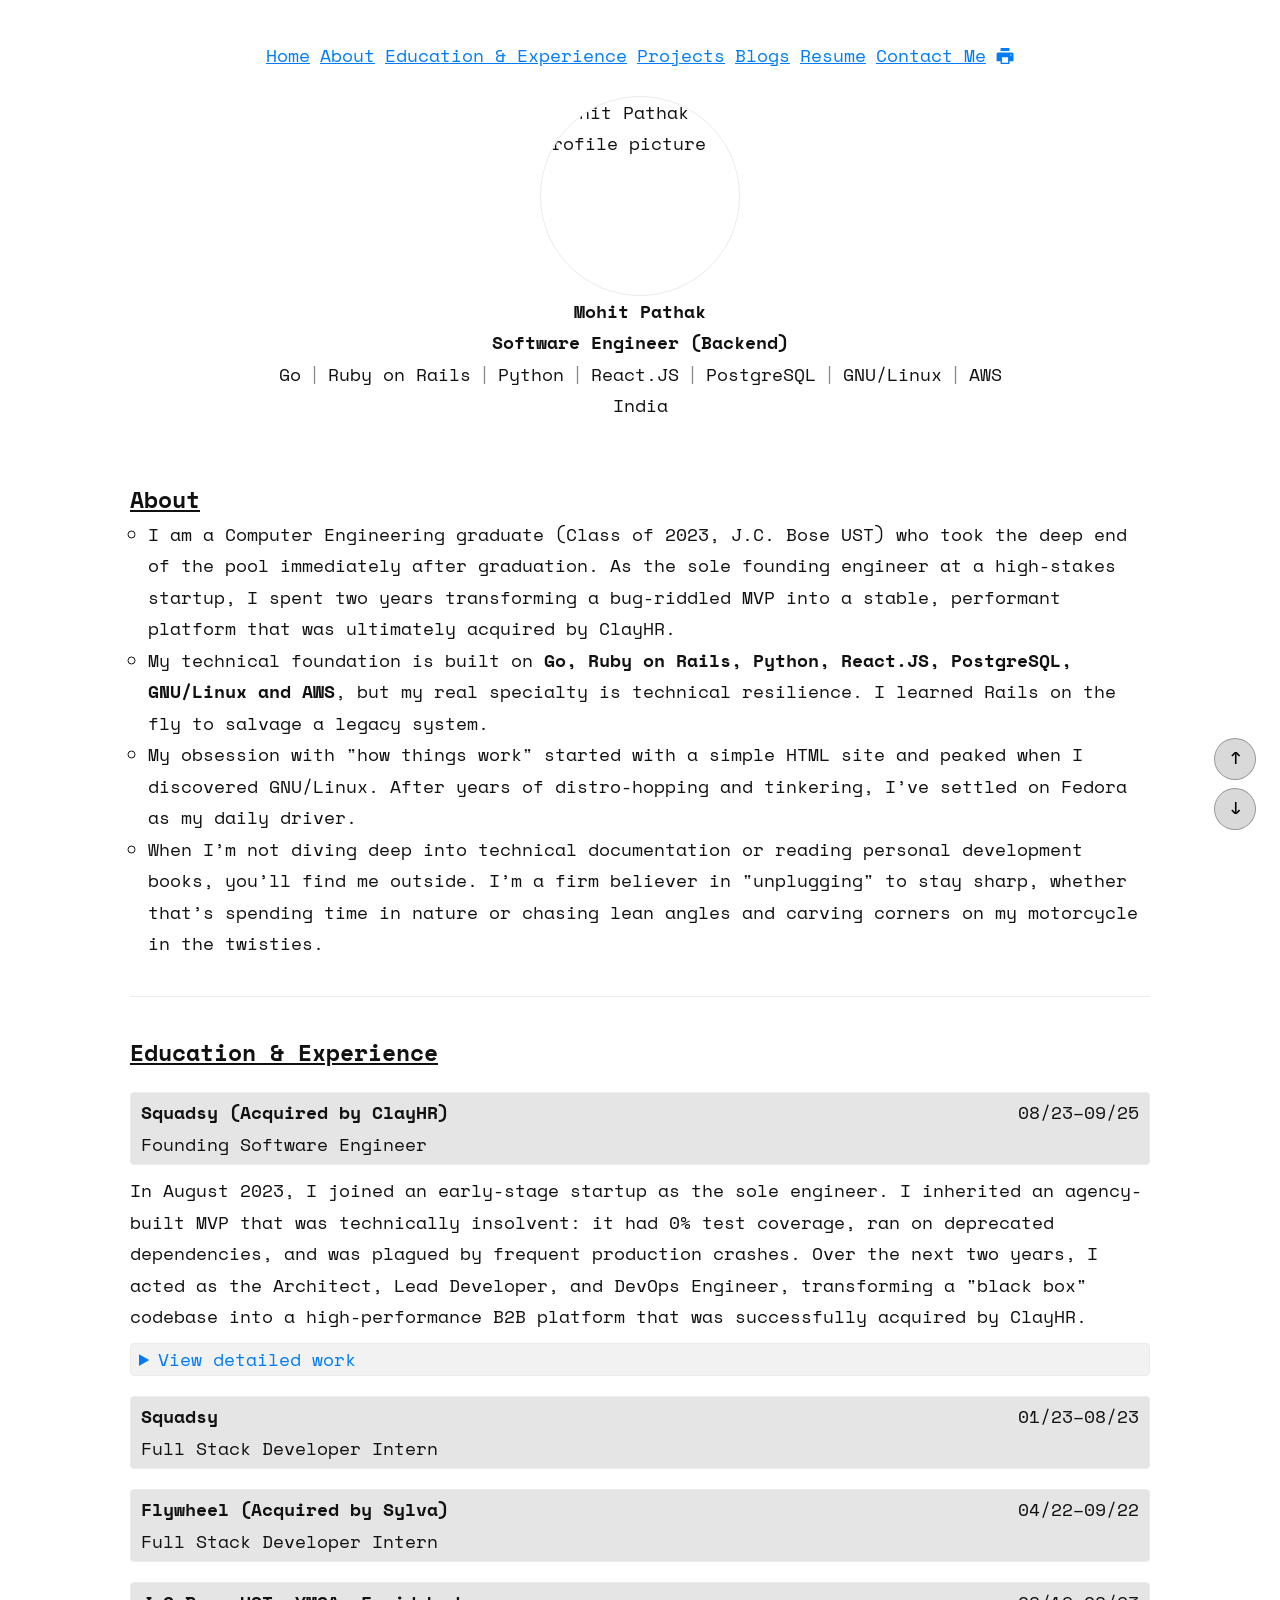
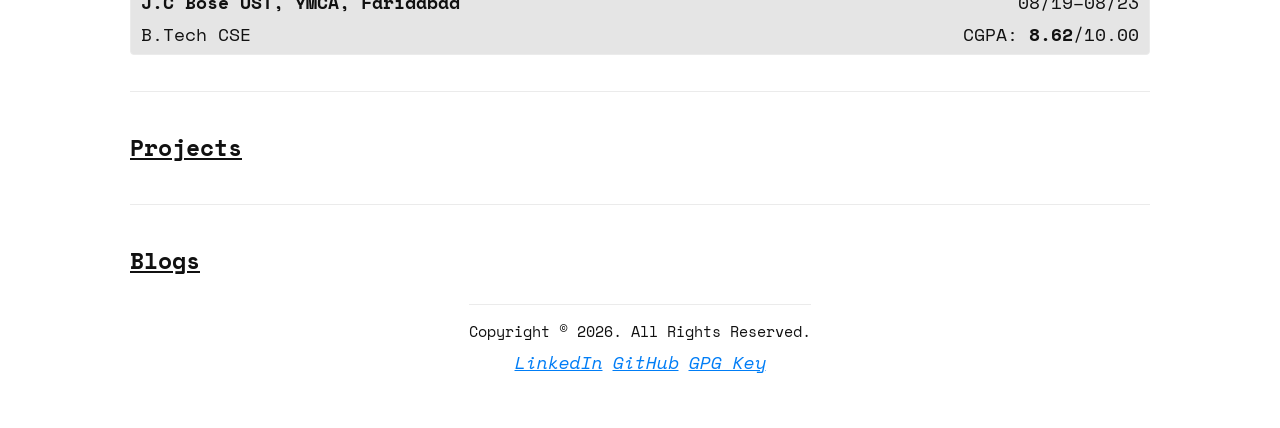
==== index.html @ 8874525d "fix:title" ====
<!doctype html>
<html lang="en">
  <head>
    <meta charset="UTF-8" />
    <meta name="viewport" content="width=device-width, initial-scale=1" />
    <title>Mohit Pathak | Backend Software Engineer</title>
    <meta
      name="description"
      content="Mohit Pathak is a Backend Software Engineer with 2.5 years of experience in Go, Ruby on Rails, PostgreSQL, AWS, and Docker. Based in India."
    />
    <meta
      name="keywords"
      content="Mohit Pathak, Backend Engineer, Software Engineer, Go, Golang, Ruby on Rails, PostgreSQL, Docker, AWS, Linux, India"
    />
    <meta name="author" content="Mohit Pathak" />
    <meta name="robots" content="index, follow" />
    <link rel="canonical" href="https://aystic.github.io" />
    <meta property="og:type" content="profile" />
    <meta
      property="og:title"
      content="Mohit Pathak — Backend Software Engineer"
    />
    <meta
      property="og:description"
      content="Backend Software Engineer with 2.5 years of experience in Go, Ruby on Rails, PostgreSQL, AWS, and Docker."
    />
    <meta property="og:url" content="https://aystic.github.io" />
    <meta
      property="og:image"
      content="https://aystic.github.io/static/MohitPathak.webp"
    />
    <meta property="og:image:alt" content="Mohit Pathak profile picture" />
    <meta property="og:locale" content="en_IN" />
    <meta property="profile:first_name" content="Mohit" />
    <meta property="profile:last_name" content="Pathak" />
    <!-- ── Twitter/X Card ── -->
    <meta name="twitter:card" content="summary" />
    <meta
      name="twitter:title"
      content="Mohit Pathak — Backend Software Engineer"
    />
    <meta
      name="twitter:description"
      content="Backend Software Engineer with 2.5 years of experience in Go, Ruby on Rails, PostgreSQL, AWS, and Docker."
    />
    <meta
      name="twitter:image"
      content="https://aystic.github.io/static/MohitPathak.webp"
    />
    <meta name="twitter:image:alt" content="Mohit Pathak profile picture" />
    <!-- ── Structured Data (JSON-LD) ── -->
    <script type="application/ld+json">
      {
        "@context": "https://schema.org",
        "@type": "Person",
        "name": "Mohit Pathak",
        "jobTitle": "Software Engineer",
        "description": "Backend Software Engineer with 2.5 years of experience in Go, Ruby on Rails, PostgreSQL, AWS, and Docker.",
        "url": "https://aystic.github.io",
        "image": "https://aystic.github.io/static/MohitPathak.webp",
        "email": "itspmohit@gmail.com",
        "nationality": "IN",
        "knowsAbout": [
          "Go",
          "Ruby on Rails",
          "PostgreSQL",
          "Docker",
          "AWS",
          "Linux",
          "Python"
        ],
        "sameAs": [
          "https://linkedin.com/in/itspmohit",
          "https://github.com/aystic"
        ]
      }
    </script>
    <link href="css/style.css" rel="stylesheet" />
    <link rel="preconnect" href="https://fonts.googleapis.com" />
    <link rel="preconnect" href="https://fonts.gstatic.com" crossorigin />
    <link
      href="https://fonts.googleapis.com/css2?family=Space+Grotesk:wght@300..700&family=Space+Mono:ital,wght@0,400;0,700;1,400;1,700&display=swap"
      rel="stylesheet"
    />
    <link rel="icon" href="static/favicon/favicon.ico" sizes="any" />
    <link
      rel="icon"
      type="image/webp"
      sizes="32x32"
      href="static/favicon/favicon-32x32.webp"
    />
    <link
      rel="icon"
      type="image/webp"
      sizes="16x16"
      href="static/favicon/favicon-16x16.webp"
    />
    <link rel="apple-touch-icon" href="static/favicon/apple-touch-icon.webp" />
    <link rel="manifest" href="static/favicon/site.webmanifest" />
  </head>
  <body>
    <header id="header">
      <nav aria-label="Main navigation">
        <ul role="list" class="navigation-list">
          <li><a href="#">Home</a></li>
          <li><a href="#about-me">About</a></li>
          <li>
            <a href="#education-and-experience">Education &amp; Experience</a>
          </li>
          <li><a href="#projects">Projects</a></li>
          <li><a href="#blogs">Blogs</a></li>
          <li>
            <a
              href="https://bit.ly/pmohit-resume"
              target="_blank"
              rel="noopener noreferrer"
              >Resume</a
            >
          </li>
          <li>
            <a
              href="mailto:itspmohit@gmail.com?subject=Let%27s%20Build%20Something%20Interesting"
              target="_blank"
              rel="noopener noreferrer"
              >Contact Me</a
            >
          </li>
          <li id="print-btn-parent">
            <button
              id="print-btn"
              onclick="
                document
                  .querySelectorAll('details.work-details')
                  .forEach((d) => {
                    d.dataset.wasOpen = d.open;
                    d.open = true;
                  });
                window.print();
              "
              aria-label="Print page"
              title="Print"
            >
              <svg
                viewBox="64 64 896 896"
                focusable="false"
                data-icon="printer"
                width="1em"
                height="1em"
                fill="currentColor"
                aria-hidden="true"
              >
                <path
                  d="M732 120c0-4.4-3.6-8-8-8H300c-4.4 0-8 3.6-8 8v148h440V120zm120 212H172c-44.2 0-80 35.8-80 80v328c0 17.7 14.3 32 32 32h168v132c0 4.4 3.6 8 8 8h424c4.4 0 8-3.6 8-8V772h168c17.7 0 32-14.3 32-32V412c0-44.2-35.8-80-80-80zM664 844H360V568h304v276zm164-360c0 4.4-3.6 8-8 8h-40c-4.4 0-8-3.6-8-8v-40c0-4.4 3.6-8 8-8h40c4.4 0 8 3.6 8 8v40z"
                ></path>
              </svg>
            </button>
          </li>
        </ul>
      </nav>
      <div class="scroll-btns" aria-label="Page navigation">
        <a href="#header" title="Go to top" aria-label="Go to top">↑</a>
        <a href="#footer" title="Go to bottom" aria-label="Go to bottom">↓</a>
      </div>
      <section class="hello" aria-label="Profile introduction">
        <img
          src="static/MohitPathak.webp"
          id="profile-picture"
          alt="Mohit Pathak profile picture"
          height="200px"
          width="200px"
        />
        <div class="designation">
          <p><strong>Mohit Pathak</strong></p>
          <p><strong>Software Engineer (Backend)</strong></p>
          <ul role="list" class="technology-list">
            <li>Go</li>
            <li>Ruby on Rails</li>
            <li>Python</li>
            <li>React.JS</li>
            <li>PostgreSQL</li>
            <li>GNU/Linux</li>
            <li>AWS</li>
          </ul>
          <p>India</p>
        </div>
      </section>
    </header>
    <main>
      <section id="about-me" aria-labelledby="about-heading">
        <h2 id="about-heading">About</h2>
        <ul role="list" class="content-list">
          <li>
            I am a Computer Engineering graduate (Class of 2023, J.C. Bose UST)
            who took the deep end of the pool immediately after graduation. As
            the sole founding engineer at a high-stakes startup, I spent two
            years transforming a bug-riddled MVP into a stable, performant
            platform that was ultimately acquired by ClayHR.
          </li>
          <li>
            My technical foundation is built on
            <strong
              >Go, Ruby on Rails, Python, React.JS, PostgreSQL, GNU/Linux and
              AWS</strong
            >, but my real specialty is technical resilience. I learned Rails on
            the fly to salvage a legacy system.
          </li>
          <li>
            My obsession with "how things work" started with a simple HTML site
            and peaked when I discovered GNU/Linux. After years of
            distro-hopping and tinkering, I’ve settled on Fedora as my daily
            driver.
          </li>
          <li>
            When I’m not diving deep into technical documentation or reading
            personal development books, you’ll find me outside. I’m a firm
            believer in "unplugging" to stay sharp, whether that’s spending time
            in nature or chasing lean angles and carving corners on my
            motorcycle in the twisties.
          </li>
        </ul>
      </section>
      <hr />
      <section id="education-and-experience" aria-labelledby="edu-heading">
        <h2 id="edu-heading">Education &amp; Experience</h2>
        <ul role="list" class="content-list organization-list">
          <li>
            <article aria-labelledby="fte-job1">
              <header class="parent-row">
                <div class="organization row">
                  <h3 id="fte-job1" class="col-1">
                    Squadsy (Acquired by ClayHR)
                  </h3>
                  <time datetime="2023-08/2025-09" class="col-2 align-right"
                    >08/23–09/25</time
                  >
                </div>
                <div class="role row">
                  <p class="col-1">Founding Software Engineer</p>
                </div>
              </header>
              <p class="work-summary">
                In August 2023, I joined an early-stage startup as the sole
                engineer. I inherited an agency-built MVP that was technically
                insolvent: it had 0% test coverage, ran on deprecated
                dependencies, and was plagued by frequent production crashes.
                Over the next two years, I acted as the Architect, Lead
                Developer, and DevOps Engineer, transforming a "black box"
                codebase into a high-performance B2B platform that was
                successfully acquired by ClayHR.
              </p>
              <details class="work-details">
                <summary>View detailed work</summary>
                <section
                  class="work-category"
                  aria-labelledby="The Technical Rescue: Zero to Production"
                >
                  <h4 id="The Technical Rescue: Zero to Production">
                    The Technical Rescue: Zero to Production
                  </h4>
                  <p>
                    When I started, I had never used Ruby on Rails. Within
                    weeks, I had self-taught the framework, stabilized the
                    existing features, and began shipping critical updates. I
                    transitioned the company from a "firefighting" culture to a
                    stable, scalable engineering environment by:
                  </p>
                  <ul role="list" class="work-info-list">
                    <li>
                      <b>Dockerizing the Environment:</b> I containerized the
                      legacy stack to eliminate environment parity issues and
                      created a repeatable, reliable build process.
                    </li>
                    <li>
                      <b>Proactive Observability:</b> I implemented a
                      centralized error-handling suite using Bugsnag and Slack,
                      building a real-time alerting pipeline that allowed us to
                      resolve production issues before they impacted our
                      enterprise clients.
                    </li>
                  </ul>
                </section>
                <section
                  class="work-category"
                  aria-labelledby="Core Product: The Automation & Analytics Engine"
                >
                  <h4 id="Core Product: The Automation & Analytics Engine">
                    Core Product: The Automation & Analytics Engine
                  </h4>
                  I owned the full lifecycle of our core product features,
                  ensuring they were robust enough for enterprise HR
                  departments.
                  <ul role="list" class="work-info-list">
                    <li>
                      <b>The "Journey" Builder:</b> Architected a flexible
                      automation engine that allowed HR leaders to trigger
                      complex employee workflows based on dynamic HRIS data
                      (birthdays, tenure, or role changes).
                    </li>
                    <li>
                      <b>Enterprise Integrations:</b> Overhauled our OAuth 2.0
                      flows and built an event-driven ingestion pipeline for
                      bulk HRIS data. This ensured secure, high-speed syncing
                      with third-party platforms like Slack, Twilio, and
                      Merge.dev.
                    </li>
                    <li>
                      <b>Business Intelligence Suite:</b> I designed a
                      proprietary analytics engine from scratch. It didn’t just
                      track opens and clicks; I engineered a custom query layer
                      that allowed users to perform multi-dimensional
                      segmentation—filtering engagement trends by department,
                      job role, and location to derive actual employee
                      sentiment.
                    </li>
                  </ul>
                </section>
                <section
                  class="work-category"
                  aria-labelledby="Performance Engineering at Scale"
                >
                  <h4 id="Performance Engineering at Scale">
                    Performance Engineering at Scale
                  </h4>
                  <p>
                    As our B2B client base grew, the initial architecture hit a
                    ceiling. I led a deep-dive refactoring of the data layer to
                    support enterprise-grade datasets:
                  </p>
                  <ul role="list" class="work-info-list">
                    <li>
                      <b>300x Latency Reduction:</b> By optimizing SQL
                      generation and implementing advanced indexing, I reduced
                      response times for high-load filtering queries by
                      <strong>300x</strong>.
                    </li>
                    <li>
                      <b>Baseline Improvements:</b> Achieved a
                      <strong>20x</strong> speed increase across general system
                      queries, ensuring a lag-free experience for managers
                      handling 10,000+ employee records.
                    </li>
                    <li>
                      <b>Reliability:</b> Implemented a leaky-bucket
                      rate-limiting algorithm and background job throttling to
                      protect our infrastructure from external API spikes and
                      webhook floods.
                    </li>
                  </ul>
                </section>
                <section
                  class="work-category"
                  aria-labelledby="DevOps & Infrastructure"
                >
                  <h4 id="DevOps & Infrastructure">DevOps & Infrastructure</h4>
                  <p>
                    I managed the company’s entire AWS footprint, treating
                    infrastructure as a first-class citizen:
                  </p>
                  <ul role="list" class="work-info-list">
                    <li>
                      <b>50% Cost Reduction:</b> Conducted a comprehensive audit
                      of our cloud spend. By migrating deprecated RDS instances
                      and right-sizing our EC2 fleet, I slashed the monthly
                      infrastructure bill by half while simultaneously improving
                      system throughput.
                    </li>
                    <li>
                      <b>Zero-Downtime Deployments:</b> Migrated the stack to
                      AWS Elastic Beanstalk with rolling updates. I implemented
                      graceful shutdown protocols to ensure that no background
                      jobs or data transactions were lost during deployments.
                    </li>
                  </ul>
                </section>
                <section
                  class="work-category"
                  aria-labelledby="Acquisition & Transition"
                >
                  <h4 id="Acquisition & Transition">
                    Acquisition & Transition
                  </h4>
                  <ul role="list" class="work-info-list">
                    <li>
                      My work directly contributed to the
                      <strong>company's acquisition by ClayHR</strong>. I was
                      offered a Full-Time Equivalent (FTE) position to lead the
                      transition but chose to pursue new challenges as a
                      generalist engineer.
                    </li>
                  </ul>
                </section>
              </details>
            </article>
          </li>
          <li>
            <article aria-labelledby="internship-2">
              <header class="parent-row">
                <div class="organization row">
                  <h3 id="internship-2" class="col-1">Squadsy</h3>
                  <time datetime="2023-01/2023-08" class="col-2 align-right"
                    >01/23–08/23</time
                  >
                </div>
                <div class="role row">
                  <p class="col-1">Full Stack Developer Intern</p>
                </div>
              </header>
              <p class="work-summary">
                <!-- </p> -->
                <!-- <details class="work-details"> -->
                <!-- 	<summary>View detailed work</summary> -->
                <!---->
                <!-- 	<section class="work-category" aria-labelledby="Technical Leadership & Product Delivery"> -->
                <!-- 		<h4 id="Technical Leadership & Product Delivery">Technical Leadership & Product Delivery</h4> -->
                <!-- 		<ul role="list" class="work-info-list"> -->
                <!-- 			<li> -->
                <!-- 			</li> -->
                <!-- 			<li> -->
                <!-- 			</li> -->
                <!-- 			<li> -->
                <!-- 			</li> -->
                <!-- 		</ul> -->
                <!-- 	</section> -->
                <!-- </details> -->
              </p>
            </article>
          </li>
          <li>
            <article aria-labelledby="internship-1">
              <header class="parent-row">
                <div class="organization row">
                  <h3 id="internship-1" class="col-1">
                    Flywheel (Acquired by Sylva)
                  </h3>
                  <time datetime="2022-04/2022-09" class="col-2 align-right"
                    >04/22–09/22</time
                  >
                </div>
                <div class="role row">
                  <p class="col-1">Full Stack Developer Intern</p>
                </div>
              </header>
            </article>
          </li>
          <li>
            <article aria-labelledby="btech-degree">
              <header class="parent-row">
                <div class="institution-row row">
                  <h3 id="btech-degree" class="col-1">
                    J.C Bose UST, YMCA, Faridabad
                  </h3>
                  <time datetime="2019-08/2023-08" class="col-2 align-right"
                    >08/19–08/23</time
                  >
                </div>
                <div class="degree-row row">
                  <p class="col-1">B.Tech CSE</p>
                  <p class="col-2 align-right">
                    CGPA: <strong>8.62</strong>/10.00
                  </p>
                </div>
              </header>
            </article>
          </li>
        </ul>
      </section>
      <hr />
      <section id="projects" aria-labelledby="projects-heading">
        <h2 id="projects-heading">Projects</h2>
        <ul role="list" class="content-list"></ul>
      </section>
      <hr />
      <section id="blogs" aria-labelledby="blogs-heading">
        <h2 id="blogs-heading">Blogs</h2>
        <ul role="list" class="content-list"></ul>
      </section>
    </main>
    <footer id="footer">
      <p id="copyright-text">
        <small>Copyright &copy; 2026. All Rights Reserved.</small>
      </p>
      <address>
        <ul role="list" class="footer-container">
          <li>
            <a
              target="_blank"
              href="https://linkedin.com/in/itspmohit"
              rel="noopener noreferrer"
              >LinkedIn</a
            >
          </li>
          <li>
            <a
              target="_blank"
              href="https://github.com/aystic"
              rel="noopener noreferrer"
              >GitHub</a
            >
          </li>
          <li>
            <a
              target="_blank"
              href="https://github.com/aystic.gpg"
              rel="noopener noreferrer"
              >GPG Key</a
            >
          </li>
        </ul>
      </address>
    </footer>
  </body>
</html>
---- css/style.css ----
/* CSS style reset */ /* 1. Use a more-intuitive box-sizing model */
*,
*::before,
*::after {
  box-sizing: border-box;
} /* 2. Remove default margin */
*:not(dialog) {
  margin: 0;
} /* 3. Enable keyword animations */
@media (prefers-reduced-motion: no-preference) {
  html {
    interpolate-size: allow-keywords;
  }
}
body {
  /* 4. Add accessible line-height */
  line-height: 1.75; /* 5. Improve text rendering */
  -webkit-font-smoothing: antialiased;
} /* 6. Improve media defaults */
img,
picture,
video,
canvas,
svg {
  display: block;
  max-width: 100%;
} /* 7. Inherit fonts for form controls */
input,
button,
textarea,
select {
  font: inherit;
} /* 8. Avoid text overflows */
p,
h1,
h2,
h3,
h4,
h5,
h6 {
  overflow-wrap: break-word;
} /* 9. Improve line wrapping */
p {
  text-wrap: pretty;
}
h1,
h2,
h3,
h4,
h5,
h6 {
  text-wrap: balance;
} /* 10. Create a root stacking context */
#root,
#__next {
  isolation: isolate;
} /* ========== */
:root {
  --bg: #ffffff;
  --text: #111111;
  --link: #007df6;
  --link-visited: purple;
  --link-hover: #ff4500;
  --border-color: #ebebeb;
  --scroll-btn-color: black;
  --scroll-btn-bg-color: rgba(0, 0, 0, 0.15);
  --scroll-btn-border-color: rgba(0, 0, 0, 0.3);
  --scroll-btn-box-shadow: rgba(255, 255, 255, 0.15);
  --scroll-btn-bg-color-hover: rgba(0, 0, 0, 0.25);
  --heading-bg-color: rgba(0, 0, 0, 0.1);
  --details-bg-color-close: rgba(0, 0, 0, 0.05);
  --details-bg-color-open: rgba(0, 0, 0, 0.1);
  --text-underline-color: rgba(0, 0, 0, 0);
}
@media (prefers-color-scheme: dark) {
  :root {
    --bg: #111111;
    --text: #f1f1f1;
    --link: #32cd32;
    --link-visited: orange;
    --link-hover: orange;
    --border-color: #2e2e2e;
    --scroll-btn-color: white;
    --scroll-btn-bg-color: rgba(255, 255, 255, 0.15);
    --scroll-btn-border-color: rgba(255, 255, 255, 0.3);
    --scroll-btn-box-shadow: rgba(0, 0, 0, 0.15);
    --scroll-btn-bg-color-hover: rgba(255, 255, 255, 0.25);
    --heading-bg-color: rgba(255, 255, 255, 0.075);
    --details-bg-color-close: rgba(0, 0, 0, 0.05);
    --details-bg-color-open: rgba(255, 255, 255, 0.1);
    --text-underline-color: #ffff00;
  }
}
body {
  background-color: var(--bg);
  color: var(--text);
}
a:link {
  color: var(--link);
}
a:visited {
  color: var(--link-visited);
}
a:hover {
  color: var(--link-hover);
}
html {
  font-family: "Space Mono";
  font-size: clamp(14px, 1.5vw, 18px);
  display: flex;
  justify-content: center;
  scroll-behavior: smooth;
}
body {
  display: flex;
  flex-direction: column;
  align-content: center;
  justify-content: center;
  align-items: center;
  padding: clamp(20px, 4vw, 40px);
  width: min(100%, 100ch);
  transition:
    background-color 0.3s,
    color 0.3s;
}
h1 {
  font-size: 1.5rem;
}
h2 {
  font-size: 1.25rem;
  text-decoration: underline;
}
h3 {
  font-size: 1rem;
}
h4 {
  font-size: 1rem;
}
ul {
  margin: 0;
  padding: 0;
}
li {
  list-style-type: none;
}
section {
  margin: 24px 0;
}
article {
  margin: 20px 0; /* border: 1px solid var(--border-color); */ /* padding: 10px; */ /* border-radius: 2px; */
}
article header {
  margin-bottom: 10px;
  border: 1px solid var(--border-color);
  border-radius: 4px;
  padding: 4px 10px;
  background-color: var(--heading-bg-color);
}
time {
  text-align: right;
} /* hr { */ /* 	border: 0; */ /* 	border-bottom: 1px solid var(--border-color); */ /* } */
hr {
  border: none;
  border-top: 1px solid var(--border-color);
  margin: 2rem 0;
}
section:target {
  scroll-margin-top: 40px;
}

.parent-row {
  display: flex;
  flex-direction: column;
}
.row {
  display: flex;
  align-items: flex-start;
  justify-content: space-between;
}
.col-1 {
  flex: 2;
}
.col-2 {
  flex: 2;
}
.navigation-list {
  display: flex;
  flex-direction: row;
  flex-wrap: wrap;
  justify-content: center;
  align-items: center;
  gap: 10px;
}
.technology-list {
  display: flex;
  gap: 4px 0;
  align-content: center;
  justify-content: center;
  align-items: center;
  flex-wrap: wrap;
}
.technology-list li + li::before {
  content: "|";
  padding: 0 8px;
  opacity: 0.5;
}
.content-list {
  margin-left: 1rem;
}
.content-list li {
  list-style-type: circle;
}
.organization-list {
  margin-left: 0;
}
.organization-list li {
  list-style-type: none;
}
.experience-header-list li {
  list-style-type: none;
}
ul.work-info-list {
  margin-left: 1rem;
}
.work-info-list li {
  list-style-type: disc;
}
#header {
  padding-bottom: 10px; /* border-bottom: 1px solid var(--border-color); */
}
#footer {
  padding: 10px 0;
  border-top: 1px solid var(--border-color);
}
#footer > p {
  text-align: center;
}
.align-right {
  text-align: right;
}
.footer-container {
  display: flex;
  gap: 10px;
  align-items: center;
  flex-wrap: nowrap;
  align-content: center;
  justify-content: center;
}
#profile-picture {
  height: 200px;
  border-radius: 100%;
  border: 1px solid var(--border-color);
}
.hello {
  display: flex;
  align-content: center;
  justify-content: center;
  align-items: center;
  flex-direction: column;
}
.designation {
  display: flex;
  flex-direction: column;
  align-items: center;
  justify-content: center;
}
.scroll-btns {
  position: fixed;
  bottom: 70px;
  right: 24px;
  display: flex;
  flex-direction: column;
  gap: 8px;
}
.scroll-btns a {
  display: flex;
  align-items: center;
  justify-content: center;
  width: 42px;
  height: 42px;
  border-radius: 50%;
  text-decoration: none;
  font-size: 1.2rem;
  color: var(--scroll-btn-color);
  background-color: var(--scroll-btn-bg-color);
  backdrop-filter: blur(12px) saturate(180%);
  -webkit-backdrop-filter: blur(6px) saturate(180%);
  border: 1px solid var(--scroll-btn-border-color);
  box-shadow: 0 4px 16px var(--scroll-btn-box-shadow);
  -webkit-tap-highlight-color: transparent;
  outline: none;
  user-select: none;
  -webkit-user-select: none;
  transition:
    background-color 0.2s,
    transform 0.2s;
}
.scroll-btns a:hover {
  background-color: var(--scroll-btn-bg-color-hover);
}
#print-btn-parent {
  display: flex;
  align-items: center;
  justify-content: center;
}
#print-btn:hover {
  color: var(--link-hover);
}
#print-btn {
  color: var(--link);
  background: none;
  border: none;
  margin: 0;
  padding: 0;
  cursor: pointer;
}
/* hover for desktop only */
@media (hover: hover) {
  .scroll-btns a:hover {
    transform: scale(1.1);
  }
}
details {
  cursor: pointer;
  margin: 10px 0px;
  background: var(--details-bg-color-close);
  border: 1px solid var(--border-color);
  border-radius: 4px;
  padding: 0px 8px;
  -webkit-tap-highlight-color: transparent;
  outline: none;
  user-select: none;
  -webkit-user-select: none;
}
details:open {
  background: var(--details-bg-color-open);
  border: 1px solid var(--border-color);
  border-radius: 4px;
  padding: 0px 8px;
}

details summary {
  color: var(--link);
}

@media print {
  @page {
    margin: 1.5cm 2cm;
    size: A4;
  }
  #print-btn,
  #copyright-text,
  .scroll-btns,
  #education-and-experience ~ hr,
  #projects,
  #projects ~ hr,
  #blogs {
    display: none;
  }
  a:visited {
    color: var(--link);
  }
}
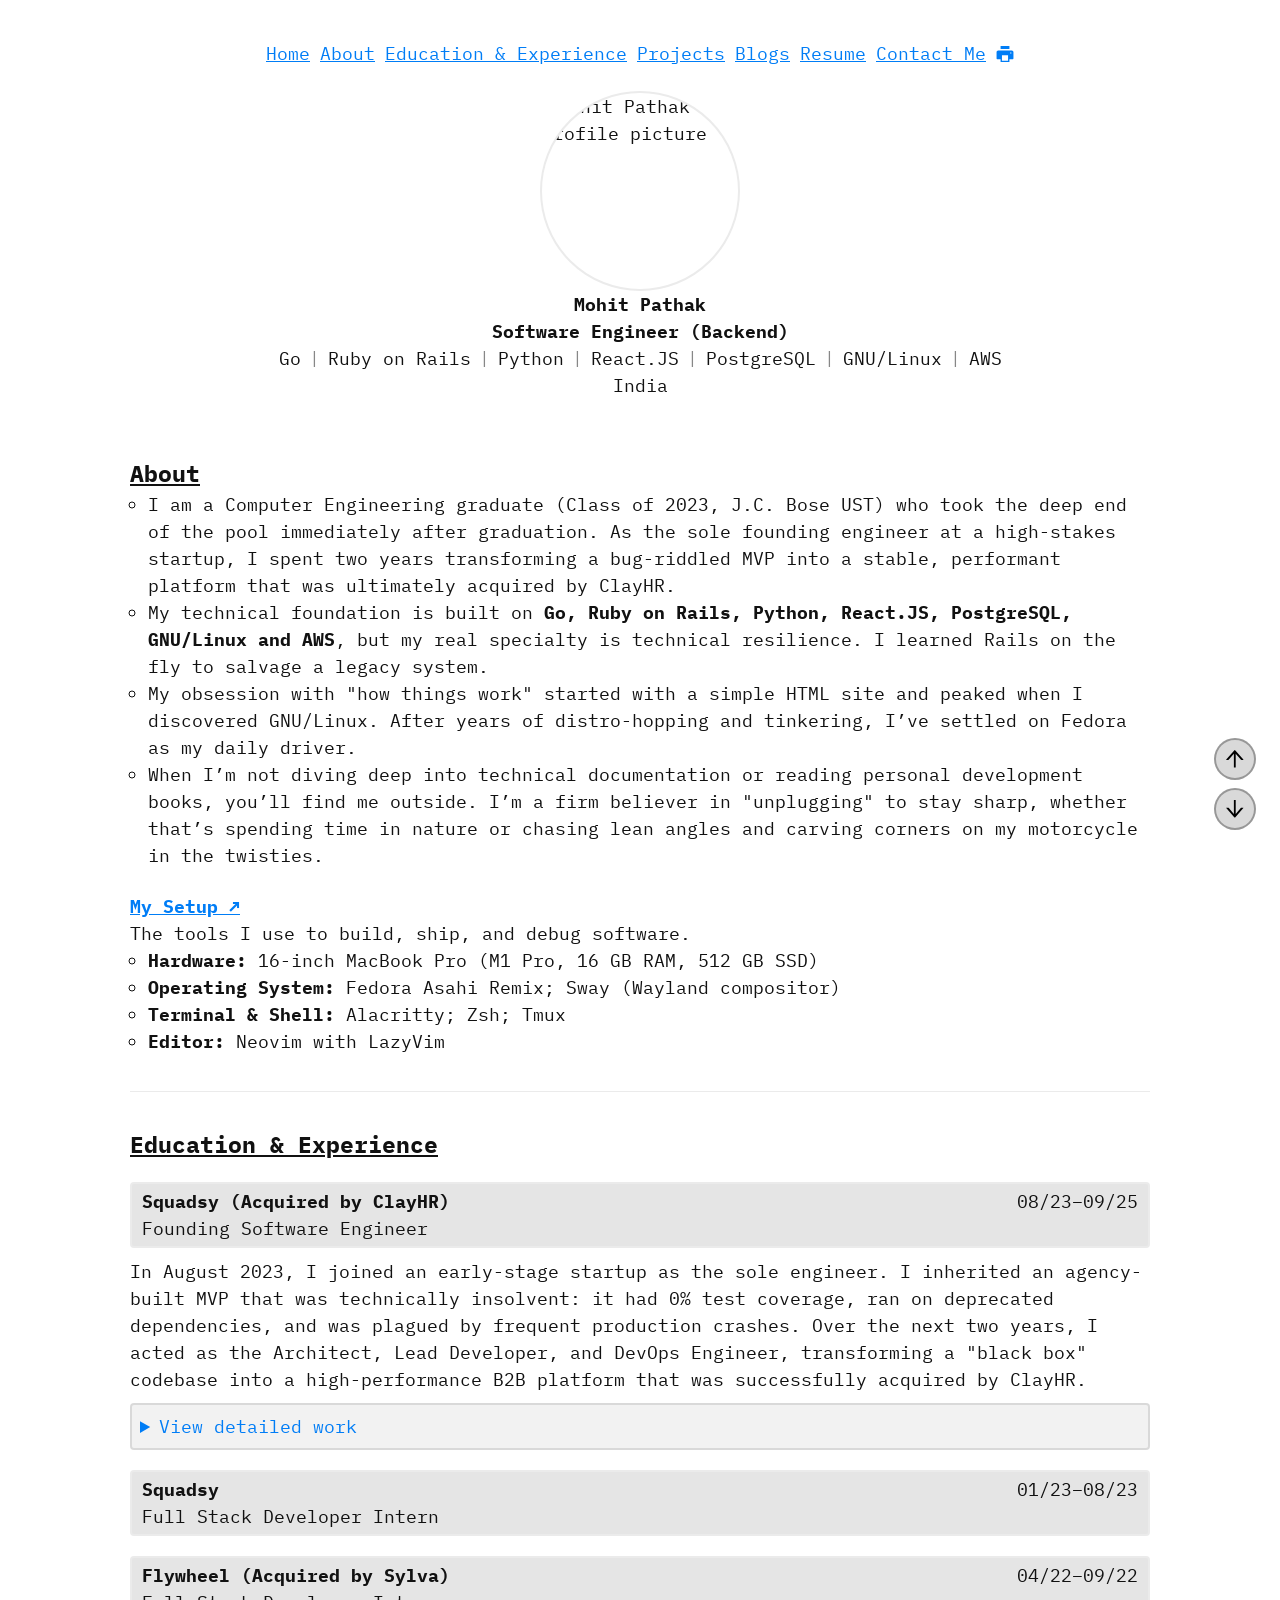
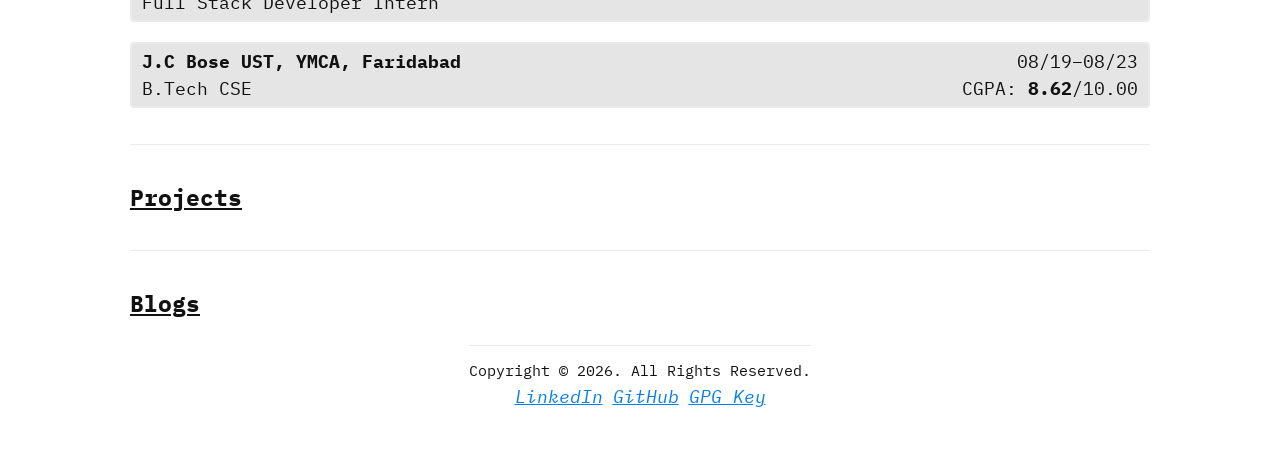
==== commit c807de72: "feat: update style, add setup section" ====
--- a/index.html
+++ b/index.html
@@ -14,7 +14,7 @@
     />
     <meta name="author" content="Mohit Pathak" />
     <meta name="robots" content="index, follow" />
-    <link rel="canonical" href="https://aystic.github.io" />
+    <link rel="canonical" href="https://itspmohit.github.io" />
     <meta property="og:type" content="profile" />
     <meta
       property="og:title"
@@ -24,10 +24,10 @@
       property="og:description"
       content="Backend Software Engineer with 2.5 years of experience in Go, Ruby on Rails, PostgreSQL, AWS, and Docker."
     />
-    <meta property="og:url" content="https://aystic.github.io" />
+    <meta property="og:url" content="https://itspmohit.github.io" />
     <meta
       property="og:image"
-      content="https://aystic.github.io/static/MohitPathak.webp"
+      content="https://itspmohit.github.io/static/MohitPathak.webp"
     />
     <meta property="og:image:alt" content="Mohit Pathak profile picture" />
     <meta property="og:locale" content="en_IN" />
@@ -45,7 +45,7 @@
     />
     <meta
       name="twitter:image"
-      content="https://aystic.github.io/static/MohitPathak.webp"
+      content="https://itspmohit.github.io/static/MohitPathak.webp"
     />
     <meta name="twitter:image:alt" content="Mohit Pathak profile picture" />
     <!-- ── Structured Data (JSON-LD) ── -->
@@ -56,9 +56,9 @@
         "name": "Mohit Pathak",
         "jobTitle": "Software Engineer",
         "description": "Backend Software Engineer with 2.5 years of experience in Go, Ruby on Rails, PostgreSQL, AWS, and Docker.",
-        "url": "https://aystic.github.io",
-        "image": "https://aystic.github.io/static/MohitPathak.webp",
-        "email": "itspmohit@gmail.com",
+        "url": "https://itspmohit.github.io",
+        "image": "https://itspmohit.github.io/static/MohitPathak.webp",
+        "email": "pmohit.dev@proton.me",
         "nationality": "IN",
         "knowsAbout": [
           "Go",
@@ -71,7 +71,7 @@
         ],
         "sameAs": [
           "https://linkedin.com/in/itspmohit",
-          "https://github.com/aystic"
+          "https://github.com/itspmohit"
         ]
       }
     </script>
@@ -79,7 +79,7 @@
     <link rel="preconnect" href="https://fonts.googleapis.com" />
     <link rel="preconnect" href="https://fonts.gstatic.com" crossorigin />
     <link
-      href="https://fonts.googleapis.com/css2?family=Space+Grotesk:wght@300..700&family=Space+Mono:ital,wght@0,400;0,700;1,400;1,700&display=swap"
+      href="https://fonts.googleapis.com/css2?family=IBM+Plex+Mono:ital,wght@0,100;0,200;0,300;0,400;0,500;0,600;0,700;1,100;1,200;1,300;1,400;1,500;1,600;1,700&display=swap"
       rel="stylesheet"
     />
     <link rel="icon" href="static/favicon/favicon.ico" sizes="any" />
@@ -119,7 +119,7 @@
           </li>
           <li>
             <a
-              href="mailto:itspmohit@gmail.com?subject=Let%27s%20Build%20Something%20Interesting"
+              href="mailto:pmohit.dev@proton.me?subject=Let%27s%20Build%20Something%20Interesting"
               target="_blank"
               rel="noopener noreferrer"
               >Contact Me</a
@@ -158,8 +158,36 @@
         </ul>
       </nav>
       <div class="scroll-btns" aria-label="Page navigation">
-        <a href="#header" title="Go to top" aria-label="Go to top">↑</a>
-        <a href="#footer" title="Go to bottom" aria-label="Go to bottom">↓</a>
+        <a href="#header" title="Go to top" aria-label="Go to top">
+          <svg
+            viewBox="64 64 896 896"
+            focusable="false"
+            data-icon="arrow-up"
+            width="1em"
+            height="1em"
+            fill="currentColor"
+            aria-hidden="true"
+          >
+            <path
+              d="M868 545.5L536.1 163a31.96 31.96 0 00-48.3 0L156 545.5a7.97 7.97 0 006 13.2h81c4.6 0 9-2 12.1-5.5L474 300.9V864c0 4.4 3.6 8 8 8h60c4.4 0 8-3.6 8-8V300.9l218.9 252.3c3 3.5 7.4 5.5 12.1 5.5h81c6.8 0 10.5-8 6-13.2z"
+            ></path>
+          </svg>
+        </a>
+        <a href="#footer" title="Go to bottom" aria-label="Go to bottom">
+          <svg
+            viewBox="64 64 896 896"
+            focusable="false"
+            data-icon="arrow-down"
+            width="1em"
+            height="1em"
+            fill="currentColor"
+            aria-hidden="true"
+          >
+            <path
+              d="M862 465.3h-81c-4.6 0-9 2-12.1 5.5L550 723.1V160c0-4.4-3.6-8-8-8h-60c-4.4 0-8 3.6-8 8v563.1L255.1 470.8c-3-3.5-7.4-5.5-12.1-5.5h-81c-6.8 0-10.5 8.1-6 13.2L487.9 861a31.96 31.96 0 0048.3 0L868 478.5c4.5-5.2.8-13.2-6-13.2z"
+            ></path>
+          </svg>
+        </a>
       </div>
       <section class="hello" aria-label="Profile introduction">
         <img
@@ -218,6 +246,32 @@
             motorcycle in the twisties.
           </li>
         </ul>
+        <section id="my-setup" aria-labelledby="my-setup-heading">
+          <h3 id="my-setup-heading">
+            <a
+              href="https://github.com/itspmohit/dotfiles"
+              target="_blank"
+              rel="noopener noreferrer"
+            >
+              My Setup ↗
+            </a>
+          </h3>
+
+          <p>The tools I use to build, ship, and debug software.</p>
+
+          <ul role="list" class="content-list">
+            <li>
+              <strong>Hardware:</strong> 16-inch MacBook Pro (M1 Pro, 16 GB RAM,
+              512 GB SSD)
+            </li>
+            <li>
+              <strong>Operating System:</strong> Fedora Asahi Remix; Sway
+              (Wayland compositor)
+            </li>
+            <li><strong>Terminal &amp; Shell:</strong> Alacritty; Zsh; Tmux</li>
+            <li><strong>Editor:</strong> Neovim with LazyVim</li>
+          </ul>
+        </section>
       </section>
       <hr />
       <section id="education-and-experience" aria-labelledby="edu-heading">
@@ -492,7 +546,7 @@
           <li>
             <a
               target="_blank"
-              href="https://github.com/aystic"
+              href="https://github.com/itspmohit"
               rel="noopener noreferrer"
               >GitHub</a
             >
@@ -500,7 +554,7 @@
           <li>
             <a
               target="_blank"
-              href="https://github.com/aystic.gpg"
+              href="https://keys.openpgp.org/search?q=pmohit.dev%40proton.me"
               rel="noopener noreferrer"
               >GPG Key</a
             >
--- a/css/style.css
+++ b/css/style.css
@@ -1,22 +1,36 @@
-/* CSS style reset */ /* 1. Use a more-intuitive box-sizing model */
+/* CSS style reset */
+
+/* 1. Use a more-intuitive box-sizing model */
+
 *,
 *::before,
 *::after {
   box-sizing: border-box;
-} /* 2. Remove default margin */
+}
+
+/* 2. Remove default margin */
+
 *:not(dialog) {
   margin: 0;
-} /* 3. Enable keyword animations */
+}
+
+/* 3. Enable keyword animations */
+
 @media (prefers-reduced-motion: no-preference) {
   html {
     interpolate-size: allow-keywords;
   }
 }
+
 body {
   /* 4. Add accessible line-height */
-  line-height: 1.75; /* 5. Improve text rendering */
+  line-height: 1.5;
+  /* 5. Improve text rendering */
   -webkit-font-smoothing: antialiased;
-} /* 6. Improve media defaults */
+}
+
+/* 6. Improve media defaults */
+
 img,
 picture,
 video,
@@ -24,13 +38,19 @@
 svg {
   display: block;
   max-width: 100%;
-} /* 7. Inherit fonts for form controls */
+}
+
+/* 7. Inherit fonts for form controls */
+
 input,
 button,
 textarea,
 select {
   font: inherit;
-} /* 8. Avoid text overflows */
+}
+
+/* 8. Avoid text overflows */
+
 p,
 h1,
 h2,
@@ -39,10 +59,14 @@
 h5,
 h6 {
   overflow-wrap: break-word;
-} /* 9. Improve line wrapping */
+}
+
+/* 9. Improve line wrapping */
+
 p {
   text-wrap: pretty;
 }
+
 h1,
 h2,
 h3,
@@ -50,11 +74,17 @@
 h5,
 h6 {
   text-wrap: balance;
-} /* 10. Create a root stacking context */
+}
+
+/* 10. Create a root stacking context */
+
 #root,
 #__next {
   isolation: isolate;
-} /* ========== */
+}
+
+/* ========== */
+
 :root {
   --bg: #ffffff;
   --text: #111111;
@@ -72,45 +102,52 @@
   --details-bg-color-open: rgba(0, 0, 0, 0.1);
   --text-underline-color: rgba(0, 0, 0, 0);
 }
+
 @media (prefers-color-scheme: dark) {
   :root {
-    --bg: #111111;
-    --text: #f1f1f1;
-    --link: #32cd32;
-    --link-visited: orange;
-    --link-hover: orange;
+    --bg: #000c0c;
+    --text: #a2a2a2;
+    --link: #009933;
+    --link-visited: #f77c00;
+    --link-hover: #ff9933;
     --border-color: #2e2e2e;
-    --scroll-btn-color: white;
+    --scroll-btn-color: #a2a2a2;
     --scroll-btn-bg-color: rgba(255, 255, 255, 0.15);
     --scroll-btn-border-color: rgba(255, 255, 255, 0.3);
     --scroll-btn-box-shadow: rgba(0, 0, 0, 0.15);
     --scroll-btn-bg-color-hover: rgba(255, 255, 255, 0.25);
     --heading-bg-color: rgba(255, 255, 255, 0.075);
-    --details-bg-color-close: rgba(0, 0, 0, 0.05);
+    --details-bg-color-close: rgba(0, 0, 0, 0);
     --details-bg-color-open: rgba(255, 255, 255, 0.1);
     --text-underline-color: #ffff00;
   }
 }
+
 body {
   background-color: var(--bg);
   color: var(--text);
 }
+
 a:link {
   color: var(--link);
 }
+
 a:visited {
   color: var(--link-visited);
 }
+
 a:hover {
   color: var(--link-hover);
 }
+
 html {
-  font-family: "Space Mono";
+  font-family: "IBM Plex Mono";
   font-size: clamp(14px, 1.5vw, 18px);
   display: flex;
   justify-content: center;
   scroll-behavior: smooth;
 }
+
 body {
   display: flex;
   flex-direction: column;
@@ -123,47 +160,67 @@
     background-color 0.3s,
     color 0.3s;
 }
+
 h1 {
   font-size: 1.5rem;
 }
+
 h2 {
   font-size: 1.25rem;
   text-decoration: underline;
 }
+
 h3 {
   font-size: 1rem;
 }
+
 h4 {
   font-size: 1rem;
 }
+
 ul {
   margin: 0;
   padding: 0;
 }
+
 li {
   list-style-type: none;
 }
+
 section {
   margin: 24px 0;
 }
+
 article {
-  margin: 20px 0; /* border: 1px solid var(--border-color); */ /* padding: 10px; */ /* border-radius: 2px; */
-}
+  margin: 20px 0;
+  /* border: 2px solid var(--border-color); */
+  /* padding: 10px; */
+  /* border-radius: 2px; */
+}
+
 article header {
   margin-bottom: 10px;
-  border: 1px solid var(--border-color);
+  border: 2px solid var(--border-color);
   border-radius: 4px;
   padding: 4px 10px;
   background-color: var(--heading-bg-color);
 }
+
 time {
   text-align: right;
-} /* hr { */ /* 	border: 0; */ /* 	border-bottom: 1px solid var(--border-color); */ /* } */
+}
+
+/* hr { */
+/* 	border: 0; */
+/* 	border-bottom: 1px solid var(--border-color); */
+/* } */
+
 hr {
   border: none;
   border-top: 1px solid var(--border-color);
   margin: 2rem 0;
 }
+
 section:target {
   scroll-margin-top: 40px;
 }
@@ -172,17 +229,21 @@
   display: flex;
   flex-direction: column;
 }
+
 .row {
   display: flex;
   align-items: flex-start;
   justify-content: space-between;
 }
+
 .col-1 {
   flex: 2;
 }
+
 .col-2 {
   flex: 2;
 }
+
 .navigation-list {
   display: flex;
   flex-direction: row;
@@ -191,6 +252,7 @@
   align-items: center;
   gap: 10px;
 }
+
 .technology-list {
   display: flex;
   gap: 4px 0;
@@ -199,45 +261,59 @@
   align-items: center;
   flex-wrap: wrap;
 }
+
 .technology-list li + li::before {
   content: "|";
   padding: 0 8px;
   opacity: 0.5;
 }
+
 .content-list {
   margin-left: 1rem;
 }
+
 .content-list li {
   list-style-type: circle;
 }
+
 .organization-list {
   margin-left: 0;
 }
+
 .organization-list li {
   list-style-type: none;
 }
+
 .experience-header-list li {
   list-style-type: none;
 }
+
 ul.work-info-list {
   margin-left: 1rem;
 }
+
 .work-info-list li {
   list-style-type: disc;
 }
+
 #header {
-  padding-bottom: 10px; /* border-bottom: 1px solid var(--border-color); */
-}
+  padding-bottom: 10px;
+  /* border-bottom: 1px solid var(--border-color); */
+}
+
 #footer {
   padding: 10px 0;
   border-top: 1px solid var(--border-color);
 }
+
 #footer > p {
   text-align: center;
 }
+
 .align-right {
   text-align: right;
 }
+
 .footer-container {
   display: flex;
   gap: 10px;
@@ -246,11 +322,13 @@
   align-content: center;
   justify-content: center;
 }
+
 #profile-picture {
   height: 200px;
   border-radius: 100%;
-  border: 1px solid var(--border-color);
-}
+  border: 2px solid var(--border-color);
+}
+
 .hello {
   display: flex;
   align-content: center;
@@ -258,12 +336,14 @@
   align-items: center;
   flex-direction: column;
 }
+
 .designation {
   display: flex;
   flex-direction: column;
   align-items: center;
   justify-content: center;
 }
+
 .scroll-btns {
   position: fixed;
   bottom: 70px;
@@ -272,6 +352,7 @@
   flex-direction: column;
   gap: 8px;
 }
+
 .scroll-btns a {
   display: flex;
   align-items: center;
@@ -285,7 +366,7 @@
   background-color: var(--scroll-btn-bg-color);
   backdrop-filter: blur(12px) saturate(180%);
   -webkit-backdrop-filter: blur(6px) saturate(180%);
-  border: 1px solid var(--scroll-btn-border-color);
+  border: 2px solid var(--scroll-btn-border-color);
   box-shadow: 0 4px 16px var(--scroll-btn-box-shadow);
   -webkit-tap-highlight-color: transparent;
   outline: none;
@@ -295,17 +376,21 @@
     background-color 0.2s,
     transform 0.2s;
 }
+
 .scroll-btns a:hover {
   background-color: var(--scroll-btn-bg-color-hover);
 }
+
 #print-btn-parent {
   display: flex;
   align-items: center;
   justify-content: center;
 }
+
 #print-btn:hover {
   color: var(--link-hover);
 }
+
 #print-btn {
   color: var(--link);
   background: none;
@@ -314,29 +399,33 @@
   padding: 0;
   cursor: pointer;
 }
+
 /* hover for desktop only */
+
 @media (hover: hover) {
   .scroll-btns a:hover {
     transform: scale(1.1);
   }
 }
+
 details {
   cursor: pointer;
   margin: 10px 0px;
   background: var(--details-bg-color-close);
-  border: 1px solid var(--border-color);
+  border: 2px solid var(--details-bg-color-open);
   border-radius: 4px;
-  padding: 0px 8px;
+  padding: 8px;
   -webkit-tap-highlight-color: transparent;
   outline: none;
   user-select: none;
   -webkit-user-select: none;
 }
+
 details:open {
   background: var(--details-bg-color-open);
-  border: 1px solid var(--border-color);
+  border: 2px solid var(--border-color);
   border-radius: 4px;
-  padding: 0px 8px;
+  padding: 8px;
 }
 
 details summary {
@@ -348,15 +437,18 @@
     margin: 1.5cm 2cm;
     size: A4;
   }
+
   #print-btn,
   #copyright-text,
   .scroll-btns,
   #education-and-experience ~ hr,
   #projects,
   #projects ~ hr,
-  #blogs {
+  #blogs,
+  #my-setup {
     display: none;
   }
+
   a:visited {
     color: var(--link);
   }
